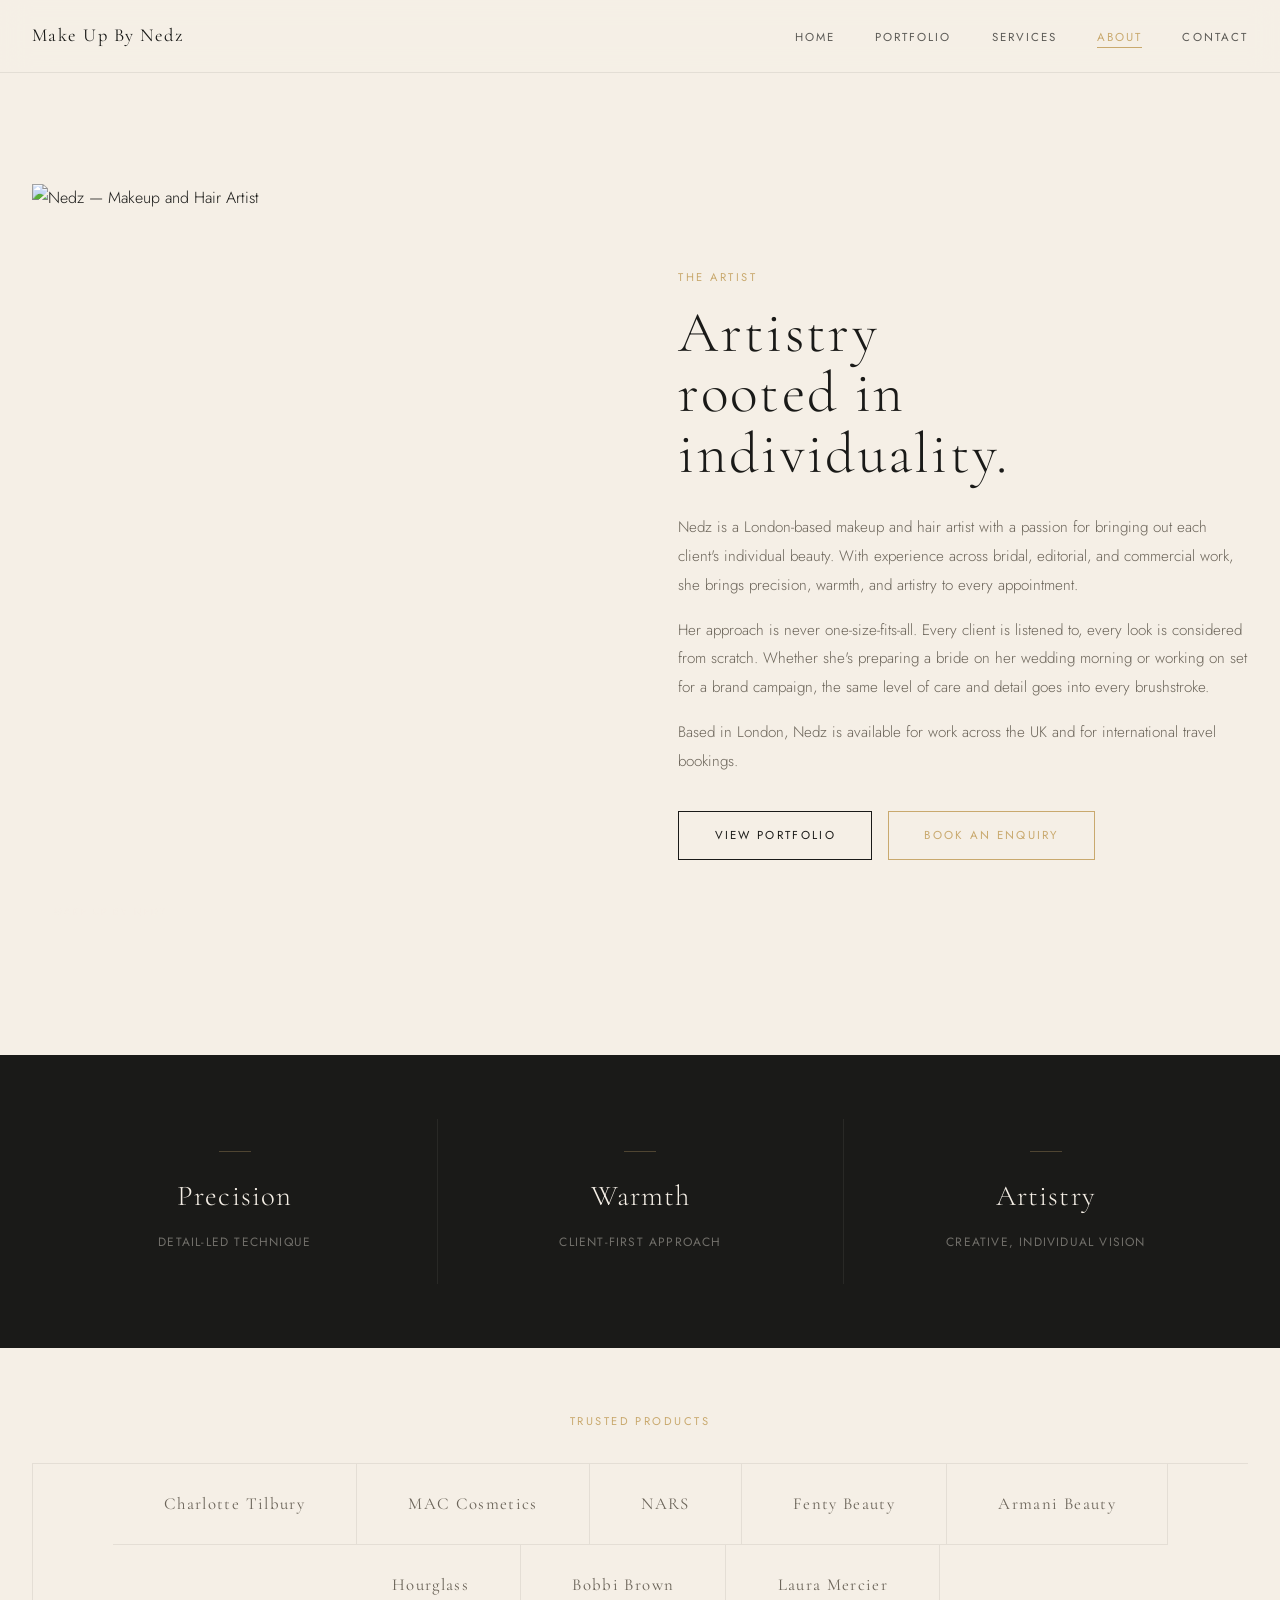
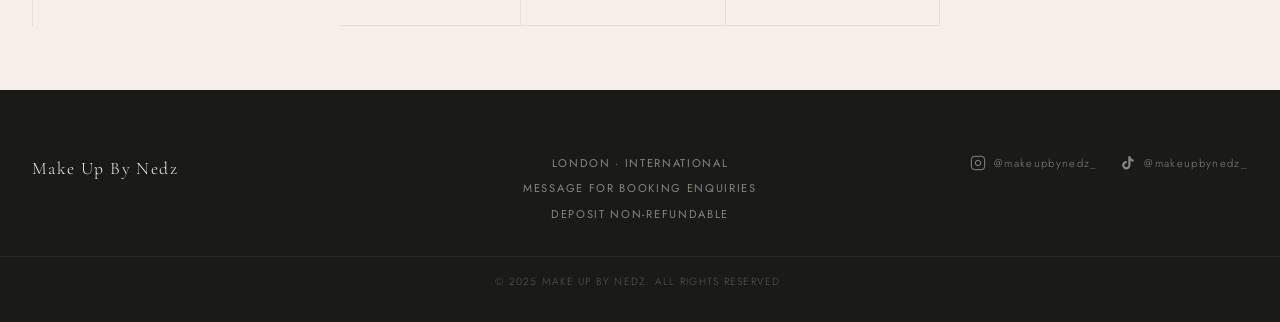
==== about.html @ 095a4f02 "Initial build: Make Up By Nedz multi-page website 5-page static site (index, portfolio, services, ab" ====
<!DOCTYPE html>
<html lang="en">
<head>
  <meta charset="UTF-8" />
  <meta name="viewport" content="width=device-width, initial-scale=1.0" />
  <title>About — Make Up By Nedz</title>
  <meta name="description" content="About Nedz — London-based makeup and hair artist with experience in bridal, editorial, and commercial work. Available internationally." />
  <link rel="stylesheet" href="css/style.css" />
  <style>
    body { background: var(--ivory); }

    /* ── Split Layout ──────────────────────────────────── */
    .about-split {
      display: grid;
      grid-template-columns: 1fr 1fr;
      gap: clamp(2.5rem, 6vw, 7rem);
      align-items: center;
      padding: var(--space-xl) 0;
    }
    .about-img {
      aspect-ratio: 3/4;
      overflow: hidden;
      position: relative;
    }
    .about-img img {
      height: 100%;
      object-position: center 15%;
    }
    .about-img-caption {
      position: absolute;
      bottom: 1.4rem;
      left: 1.4rem;
      font-size: 0.62rem;
      letter-spacing: 0.2em;
      text-transform: uppercase;
      color: rgba(245,239,230,0.55);
      font-weight: 400;
    }
    .about-text .eyebrow { margin-bottom: 1rem; display: block; }
    .about-text h1 {
      font-size: clamp(2.6rem, 4.5vw, 4rem);
      margin-bottom: 1.8rem;
      line-height: 1.05;
    }
    .about-text p {
      font-size: 0.95rem;
      color: var(--text-muted);
      line-height: 1.9;
      margin-bottom: 1rem;
    }
    .about-text .cta-row {
      margin-top: 2.2rem;
      display: flex;
      gap: 1rem;
      flex-wrap: wrap;
    }

    /* ── Values Strip ──────────────────────────────────── */
    .values-strip {
      background: var(--charcoal);
      padding: 4rem 0;
    }
    .values-inner {
      display: grid;
      grid-template-columns: repeat(3, 1fr);
      gap: 0;
    }
    .value-item {
      padding: 2rem 3rem;
      text-align: center;
      border-left: 1px solid rgba(245,239,230,0.07);
    }
    .value-item:first-child { border-left: none; }
    .value-item hr {
      border: none;
      border-top: 1px solid rgba(201,169,110,0.3);
      width: 32px;
      margin: 0 auto 1.2rem;
    }
    .value-item h3 {
      font-family: var(--serif);
      font-size: 1.8rem;
      font-weight: 300;
      color: var(--ivory);
      letter-spacing: 0.04em;
      margin-bottom: 0.7rem;
    }
    .value-item p {
      font-size: 0.75rem;
      color: rgba(245,239,230,0.4);
      letter-spacing: 0.1em;
      text-transform: uppercase;
      font-weight: 400;
    }

    /* ── Brands ────────────────────────────────────────── */
    .brands-section {
      padding: var(--space-lg) 0;
      background: var(--ivory);
    }
    .brands-inner {
      text-align: center;
    }
    .brands-inner .eyebrow {
      margin-bottom: 2rem;
      display: block;
    }
    .brands-list {
      display: flex;
      flex-wrap: wrap;
      gap: 0;
      justify-content: center;
      border-top: 1px solid rgba(26,26,24,0.08);
      border-left: 1px solid rgba(26,26,24,0.08);
    }
    .brand-item {
      padding: 1.6rem 3.2rem;
      border-right: 1px solid rgba(26,26,24,0.08);
      border-bottom: 1px solid rgba(26,26,24,0.08);
      font-family: var(--serif);
      font-size: 1.05rem;
      font-weight: 400;
      letter-spacing: 0.08em;
      color: var(--text-muted);
      transition: color var(--transition);
    }
    .brand-item:hover { color: var(--charcoal); }

    @media (max-width: 768px) {
      .about-split { grid-template-columns: 1fr; padding: var(--space-lg) 0; }
      .about-img { aspect-ratio: 4/3; }
      .values-inner { grid-template-columns: 1fr; }
      .value-item { border-left: none; border-top: 1px solid rgba(245,239,230,0.07); }
      .value-item:first-child { border-top: none; }
      .brand-item { padding: 1.2rem 2rem; }
    }
  </style>
</head>
<body>

  <nav class="site-nav" aria-label="Main navigation">
    <a href="index.html" class="nav-logo">Make Up By Nedz</a>
    <ul class="nav-links" role="list">
      <li><a href="index.html">Home</a></li>
      <li><a href="portfolio.html">Portfolio</a></li>
      <li><a href="services.html">Services</a></li>
      <li><a href="about.html">About</a></li>
      <li><a href="contact.html">Contact</a></li>
    </ul>
    <button class="nav-hamburger" aria-label="Open menu">
      <span></span><span></span><span></span>
    </button>
  </nav>
  <div class="nav-overlay">
    <a href="index.html">Home</a>
    <a href="portfolio.html">Portfolio</a>
    <a href="services.html">Services</a>
    <a href="about.html">About</a>
    <a href="contact.html">Contact</a>
  </div>

  <main>

    <div style="height: var(--nav-h);"></div>

    <!-- ── About Split ─────────────────────────────────────── -->
    <section class="section-wrap">
      <div class="about-split">
        <div class="about-img fade-in">
          <img
            src="https://images.unsplash.com/photo-1562322140-8baeececf3df?w=900&q=85&auto=format&fit=crop"
            alt="Nedz — Makeup and Hair Artist"
            loading="lazy"
          />
          <span class="about-img-caption">Make Up By Nedz</span>
        </div>
        <div class="about-text">
          <span class="eyebrow fade-up">The Artist</span>
          <h1 class="display fade-up" data-delay="80">
            Artistry<br/>rooted in<br/>individuality.
          </h1>
          <p class="fade-up" data-delay="160">
            Nedz is a London-based makeup and hair artist with a passion for bringing out each client's individual beauty. With experience across bridal, editorial, and commercial work, she brings precision, warmth, and artistry to every appointment.
          </p>
          <p class="fade-up" data-delay="220">
            Her approach is never one-size-fits-all. Every client is listened to, every look is considered from scratch. Whether she's preparing a bride on her wedding morning or working on set for a brand campaign, the same level of care and detail goes into every brushstroke.
          </p>
          <p class="fade-up" data-delay="280">
            Based in London, Nedz is available for work across the UK and for international travel bookings.
          </p>
          <div class="cta-row fade-up" data-delay="340">
            <a href="portfolio.html" class="btn btn-outline-dark">View Portfolio</a>
            <a href="contact.html" class="btn btn-outline-gold">Book an Enquiry</a>
          </div>
        </div>
      </div>
    </section>

    <!-- ── Values ─────────────────────────────────────────── -->
    <section class="values-strip" aria-label="Values">
      <div class="section-wrap">
        <div class="values-inner">
          <div class="value-item fade-up">
            <hr/>
            <h3>Precision</h3>
            <p>Detail-led technique</p>
          </div>
          <div class="value-item fade-up" data-delay="120">
            <hr/>
            <h3>Warmth</h3>
            <p>Client-first approach</p>
          </div>
          <div class="value-item fade-up" data-delay="240">
            <hr/>
            <h3>Artistry</h3>
            <p>Creative, individual vision</p>
          </div>
        </div>
      </div>
    </section>

    <!-- ── Brands ─────────────────────────────────────────── -->
    <section class="brands-section">
      <div class="section-wrap">
        <div class="brands-inner">
          <span class="eyebrow fade-up">Trusted Products</span>
          <div class="brands-list fade-in" data-delay="100">
            <div class="brand-item">Charlotte Tilbury</div>
            <div class="brand-item">MAC Cosmetics</div>
            <div class="brand-item">NARS</div>
            <div class="brand-item">Fenty Beauty</div>
            <div class="brand-item">Armani Beauty</div>
            <div class="brand-item">Hourglass</div>
            <div class="brand-item">Bobbi Brown</div>
            <div class="brand-item">Laura Mercier</div>
          </div>
        </div>
      </div>
    </section>

  </main>

  <footer class="site-footer">
    <div class="footer-inner">
      <div class="footer-logo">Make Up By Nedz</div>
      <div class="footer-center">
        <p>London · International</p>
        <p>Message for booking enquiries</p>
        <p>Deposit non-refundable</p>
      </div>
      <div class="footer-socials">
        <a href="https://instagram.com/makeupbynedz_" target="_blank" rel="noopener">
          <svg viewBox="0 0 24 24" fill="none" stroke="currentColor" stroke-width="1.5"><rect x="2" y="2" width="20" height="20" rx="5" ry="5"/><path d="M16 11.37A4 4 0 1 1 12.63 8 4 4 0 0 1 16 11.37z"/><line x1="17.5" y1="6.5" x2="17.51" y2="6.5"/></svg>
          @makeupbynedz_
        </a>
        <a href="https://tiktok.com/@makeupbynedz_" target="_blank" rel="noopener">
          <svg viewBox="0 0 24 24" fill="currentColor"><path d="M19.59 6.69a4.83 4.83 0 01-3.77-4.25V2h-3.45v13.67a2.89 2.89 0 01-2.88 2.5 2.89 2.89 0 01-2.89-2.89 2.89 2.89 0 012.89-2.89c.28 0 .54.04.79.1V9.01a6.33 6.33 0 00-.79-.05 6.34 6.34 0 00-6.34 6.34 6.34 6.34 0 006.34 6.34 6.34 6.34 0 006.33-6.34V8.69a8.18 8.18 0 004.79 1.53V6.77a4.85 4.85 0 01-1.02-.08z"/></svg>
          @makeupbynedz_
        </a>
      </div>
    </div>
    <div class="footer-bottom">© 2025 Make Up By Nedz. All rights reserved.</div>
  </footer>

  <script src="js/main.js"></script>
</body>
</html>
---- css/style.css ----
/* ============================================================
   MAKE UP BY NEDZ — Global Stylesheet
   ============================================================ */

@import url('https://fonts.googleapis.com/css2?family=Cormorant+Garamond:ital,wght@0,300;0,400;0,500;0,600;1,300;1,400&family=Jost:wght@300;400;500&display=swap');

/* ── Custom Properties ─────────────────────────────────── */
:root {
  --ivory:      #F5EFE6;
  --ivory-mid:  #EDE5D8;
  --charcoal:   #1A1A18;
  --charcoal-2: #2A2A27;
  --gold:       #C9A96E;
  --gold-light: #D9BC8A;
  --white:      #FFFFFF;
  --text-main:  #1A1A18;
  --text-muted: #6B6459;

  --serif:  'Cormorant Garamond', Georgia, serif;
  --sans:   'Jost', 'Helvetica Neue', sans-serif;

  --space-xs:  0.5rem;
  --space-sm:  1rem;
  --space-md:  2rem;
  --space-lg:  4rem;
  --space-xl:  7rem;

  --nav-h: 72px;
  --transition: 0.35s cubic-bezier(0.25, 0.46, 0.45, 0.94);
}

/* ── Reset ──────────────────────────────────────────────── */
*, *::before, *::after { box-sizing: border-box; margin: 0; padding: 0; }
html { scroll-behavior: smooth; }
body {
  background-color: var(--ivory);
  color: var(--text-main);
  font-family: var(--sans);
  font-weight: 300;
  font-size: 1rem;
  line-height: 1.7;
  -webkit-font-smoothing: antialiased;
}
img { display: block; width: 100%; height: 100%; object-fit: cover; }
a { color: inherit; text-decoration: none; }
ul { list-style: none; }

/* ── Typography Helpers ─────────────────────────────────── */
.display {
  font-family: var(--serif);
  font-weight: 300;
  letter-spacing: 0.04em;
  line-height: 1.1;
}
.eyebrow {
  font-family: var(--sans);
  font-size: 0.7rem;
  font-weight: 400;
  letter-spacing: 0.22em;
  text-transform: uppercase;
  color: var(--gold);
}
.body-text {
  font-family: var(--sans);
  font-weight: 300;
  font-size: 0.95rem;
  color: var(--text-muted);
  line-height: 1.8;
}

/* ── Scroll Animations ──────────────────────────────────── */
.fade-up {
  opacity: 0;
  transform: translateY(28px);
  transition: opacity 0.8s ease, transform 0.8s ease;
}
.fade-up.visible {
  opacity: 1;
  transform: translateY(0);
}
.fade-in {
  opacity: 0;
  transition: opacity 0.9s ease;
}
.fade-in.visible { opacity: 1; }

/* ── Navigation ─────────────────────────────────────────── */
.site-nav {
  position: fixed;
  top: 0; left: 0; right: 0;
  z-index: 100;
  height: var(--nav-h);
  display: flex;
  align-items: center;
  justify-content: space-between;
  padding: 0 var(--space-md);
  transition: background var(--transition), backdrop-filter var(--transition), box-shadow var(--transition);
}
.site-nav.scrolled {
  background: rgba(26, 26, 24, 0.88);
  backdrop-filter: blur(14px);
  -webkit-backdrop-filter: blur(14px);
  box-shadow: 0 1px 0 rgba(201, 169, 110, 0.15);
}
.site-nav.on-light {
  background: rgba(245, 239, 230, 0.88);
  backdrop-filter: blur(14px);
  -webkit-backdrop-filter: blur(14px);
  box-shadow: 0 1px 0 rgba(26,26,24,0.08);
}
.nav-logo {
  font-family: var(--serif);
  font-size: 1.15rem;
  font-weight: 400;
  letter-spacing: 0.08em;
  color: var(--white);
  transition: color var(--transition);
  white-space: nowrap;
}
.site-nav.on-light .nav-logo { color: var(--charcoal); }
.nav-links {
  display: flex;
  gap: 2.5rem;
  align-items: center;
}
.nav-links a {
  font-family: var(--sans);
  font-size: 0.72rem;
  font-weight: 400;
  letter-spacing: 0.18em;
  text-transform: uppercase;
  color: rgba(255,255,255,0.82);
  position: relative;
  padding-bottom: 3px;
  transition: color var(--transition);
}
.site-nav.on-light .nav-links a { color: rgba(26,26,24,0.7); }
.nav-links a::after {
  content: '';
  position: absolute;
  bottom: 0; left: 0;
  width: 0; height: 1px;
  background: var(--gold);
  transition: width var(--transition);
}
.nav-links a:hover::after,
.nav-links a.active::after { width: 100%; }
.nav-links a:hover { color: var(--white); }
.site-nav.on-light .nav-links a:hover { color: var(--charcoal); }
.nav-links a.active { color: var(--gold); }
.site-nav.on-light .nav-links a.active { color: var(--gold); }

/* Hamburger */
.nav-hamburger {
  display: none;
  flex-direction: column;
  gap: 5px;
  cursor: pointer;
  padding: 4px;
  background: none;
  border: none;
  z-index: 200;
}
.nav-hamburger span {
  display: block;
  width: 26px;
  height: 1px;
  background: var(--white);
  transition: var(--transition);
}
.site-nav.on-light .nav-hamburger span { background: var(--charcoal); }
.nav-hamburger.open span:nth-child(1) { transform: translateY(6px) rotate(45deg); }
.nav-hamburger.open span:nth-child(2) { opacity: 0; }
.nav-hamburger.open span:nth-child(3) { transform: translateY(-6px) rotate(-45deg); }

/* Mobile overlay */
.nav-overlay {
  position: fixed;
  inset: 0;
  background: var(--charcoal);
  z-index: 150;
  display: flex;
  flex-direction: column;
  align-items: center;
  justify-content: center;
  gap: 2.8rem;
  opacity: 0;
  pointer-events: none;
  transition: opacity 0.4s ease;
}
.nav-overlay.open { opacity: 1; pointer-events: all; }
.nav-overlay a {
  font-family: var(--serif);
  font-size: 2.8rem;
  font-weight: 300;
  color: var(--ivory);
  letter-spacing: 0.06em;
  transition: color var(--transition);
}
.nav-overlay a:hover,
.nav-overlay a.active { color: var(--gold); }

/* ── Buttons ────────────────────────────────────────────── */
.btn {
  display: inline-block;
  font-family: var(--sans);
  font-size: 0.72rem;
  font-weight: 400;
  letter-spacing: 0.2em;
  text-transform: uppercase;
  padding: 0.85rem 2.2rem;
  border: 1px solid currentColor;
  transition: background var(--transition), color var(--transition), border-color var(--transition);
  cursor: pointer;
}
.btn-outline-white {
  color: var(--white);
  border-color: rgba(255,255,255,0.6);
  background: transparent;
}
.btn-outline-white:hover {
  background: var(--gold);
  border-color: var(--gold);
  color: var(--charcoal);
}
.btn-outline-dark {
  color: var(--charcoal);
  border-color: var(--charcoal);
  background: transparent;
}
.btn-outline-dark:hover {
  background: var(--charcoal);
  color: var(--ivory);
}
.btn-outline-gold {
  color: var(--gold);
  border-color: var(--gold);
  background: transparent;
}
.btn-outline-gold:hover {
  background: var(--gold);
  color: var(--charcoal);
}

/* ── Section Wrapper ────────────────────────────────────── */
.section-wrap {
  max-width: 1280px;
  margin: 0 auto;
  padding: 0 var(--space-md);
}
.section-pad {
  padding: var(--space-xl) 0;
}
.section-pad-sm {
  padding: var(--space-lg) 0;
}

/* ── Horizontal Rule Accent ─────────────────────────────── */
.rule-gold {
  border: none;
  border-top: 1px solid var(--gold);
  opacity: 0.4;
  margin: var(--space-md) 0;
}
.rule-dark {
  border: none;
  border-top: 1px solid var(--charcoal);
  opacity: 0.12;
  margin: var(--space-md) 0;
}

/* ── Callout Box ────────────────────────────────────────── */
.callout-gold {
  background: var(--ivory);
  border: 1px solid var(--gold);
  padding: var(--space-md) 2.5rem;
  position: relative;
}
.callout-gold::before {
  content: '';
  position: absolute;
  top: 5px; left: 5px; right: -5px; bottom: -5px;
  border: 1px solid rgba(201,169,110,0.2);
  pointer-events: none;
}
.callout-gold p {
  font-family: var(--serif);
  font-size: 1.05rem;
  font-weight: 300;
  line-height: 1.8;
  color: var(--text-main);
}
.callout-gold strong {
  font-weight: 500;
  color: var(--charcoal);
}

/* ── Page Header (inner pages) ──────────────────────────── */
.page-header {
  padding-top: calc(var(--nav-h) + var(--space-lg));
  padding-bottom: var(--space-lg);
  text-align: center;
  background: var(--ivory);
}
.page-header h1 {
  font-size: clamp(3rem, 7vw, 6rem);
}
.page-header .subtitle {
  margin-top: var(--space-sm);
  font-size: 0.78rem;
  letter-spacing: 0.2em;
  text-transform: uppercase;
  color: var(--text-muted);
  font-weight: 400;
}

/* ── Footer ─────────────────────────────────────────────── */
.site-footer {
  background: var(--charcoal);
  color: var(--ivory);
  padding: var(--space-lg) 0 var(--space-md);
}
.footer-inner {
  max-width: 1280px;
  margin: 0 auto;
  padding: 0 var(--space-md);
  display: grid;
  grid-template-columns: 1fr auto 1fr;
  gap: var(--space-md);
  align-items: start;
}
.footer-logo {
  font-family: var(--serif);
  font-size: 1.1rem;
  font-weight: 300;
  letter-spacing: 0.08em;
  color: var(--ivory);
}
.footer-center {
  text-align: center;
  display: flex;
  flex-direction: column;
  gap: 0.4rem;
}
.footer-center p {
  font-size: 0.7rem;
  letter-spacing: 0.15em;
  text-transform: uppercase;
  color: rgba(245,239,230,0.5);
  font-weight: 400;
}
.footer-socials {
  display: flex;
  gap: 1.4rem;
  justify-content: flex-end;
  align-items: center;
}
.footer-socials a {
  display: flex;
  align-items: center;
  gap: 0.5rem;
  font-size: 0.7rem;
  letter-spacing: 0.12em;
  color: rgba(245,239,230,0.5);
  transition: color var(--transition);
}
.footer-socials a:hover { color: var(--gold); }
.footer-socials svg { width: 16px; height: 16px; flex-shrink: 0; }
.footer-bottom {
  max-width: 1280px;
  margin: var(--space-md) auto 0;
  padding: var(--space-sm) var(--space-md) 0;
  border-top: 1px solid rgba(245,239,230,0.08);
  text-align: center;
  font-size: 0.65rem;
  letter-spacing: 0.12em;
  text-transform: uppercase;
  color: rgba(245,239,230,0.3);
}

/* ── Info Strip ─────────────────────────────────────────── */
.info-strip {
  background: var(--charcoal);
  color: var(--ivory);
  padding: 1.1rem var(--space-md);
  text-align: center;
  font-size: 0.7rem;
  font-weight: 400;
  letter-spacing: 0.2em;
  text-transform: uppercase;
}
.info-strip span { color: var(--gold); margin: 0 0.8rem; }

/* ── Responsive ─────────────────────────────────────────── */
@media (max-width: 768px) {
  :root { --space-xl: 4rem; --space-lg: 2.5rem; }
  .nav-links { display: none; }
  .nav-hamburger { display: flex; }
  .footer-inner {
    grid-template-columns: 1fr;
    text-align: center;
  }
  .footer-socials { justify-content: center; }
  .footer-center { order: -1; }
}
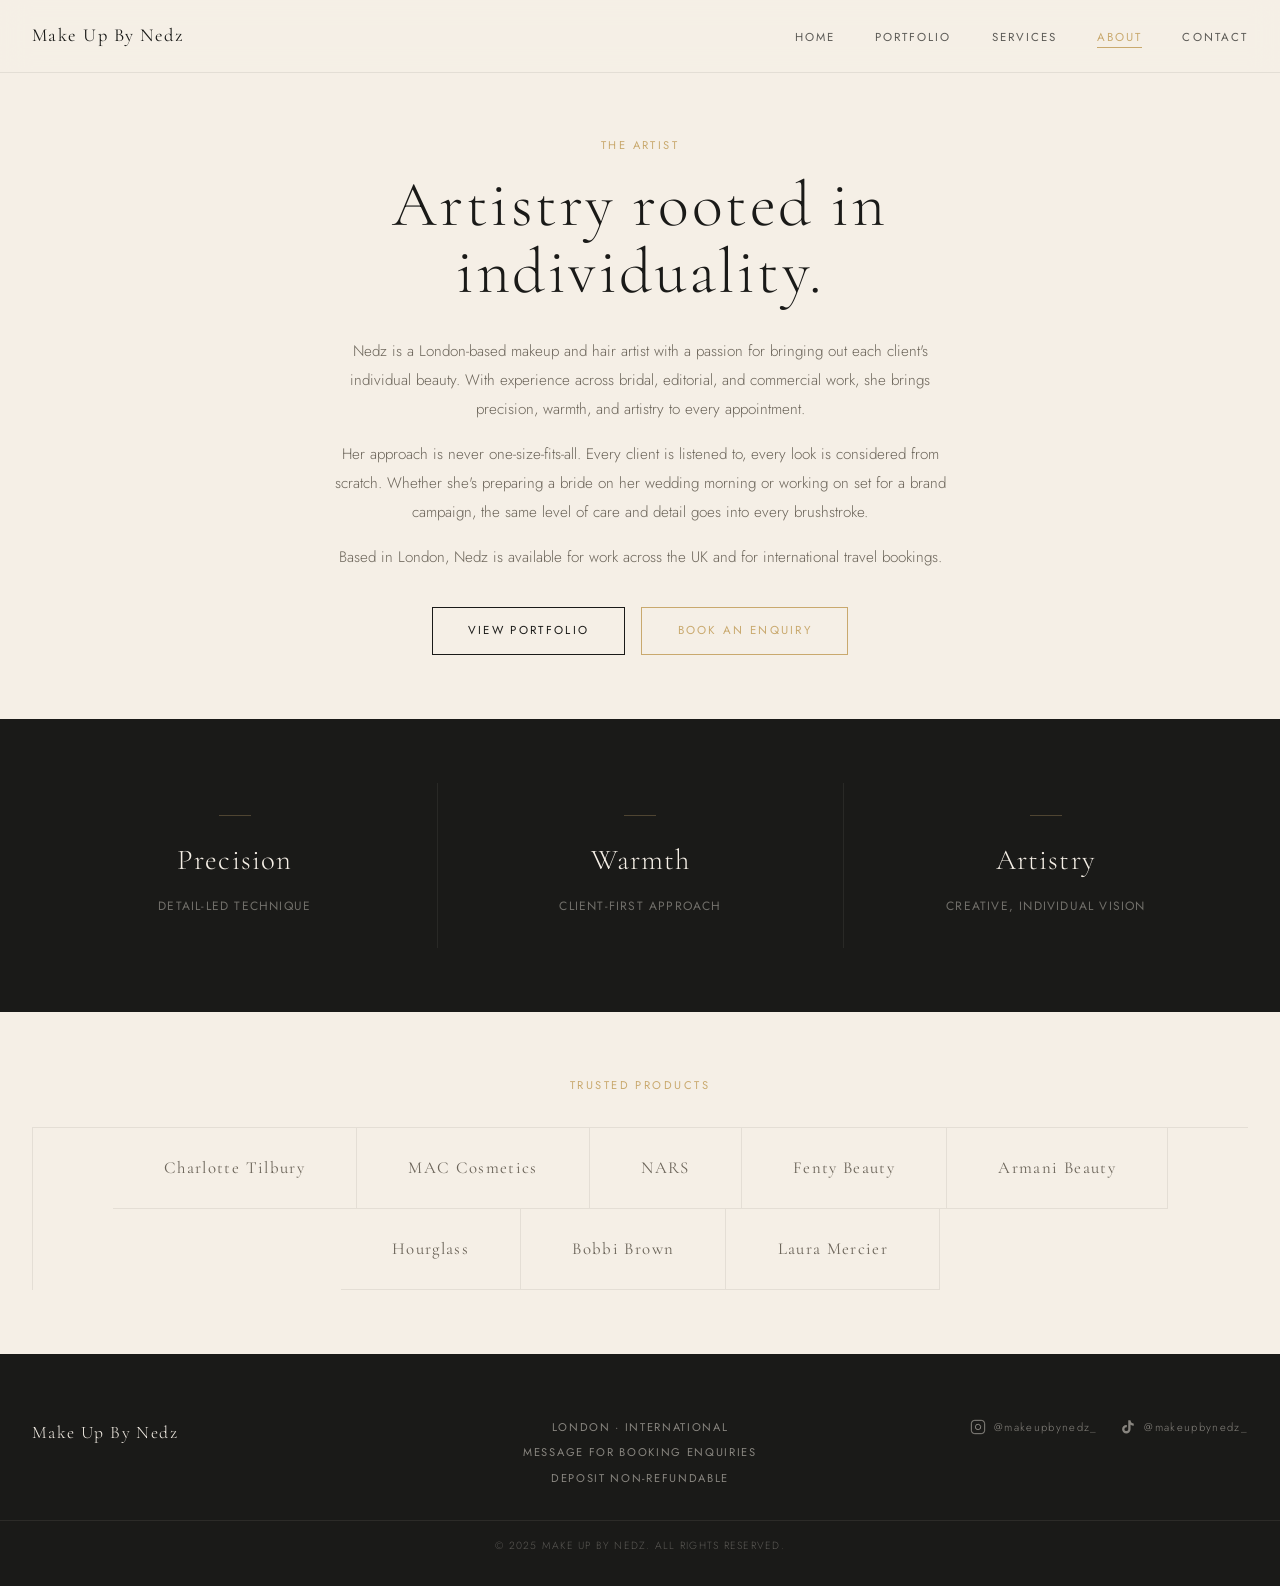
==== commit 1ce15e84: "Remove images from services and about pages, centre all content" ====
--- a/about.html
+++ b/about.html
@@ -9,53 +9,34 @@
   <style>
     body { background: var(--ivory); }
 
-    /* ── Split Layout ──────────────────────────────────── */
-    .about-split {
-      display: grid;
-      grid-template-columns: 1fr 1fr;
-      gap: clamp(2.5rem, 6vw, 7rem);
-      align-items: center;
-      padding: var(--space-xl) 0;
-    }
-    .about-img {
-      aspect-ratio: 3/4;
-      overflow: hidden;
-      position: relative;
-    }
-    .about-img img {
-      height: 100%;
-      object-position: center 15%;
-    }
-    .about-img-caption {
-      position: absolute;
-      bottom: 1.4rem;
-      left: 1.4rem;
-      font-size: 0.62rem;
-      letter-spacing: 0.2em;
-      text-transform: uppercase;
-      color: rgba(245,239,230,0.55);
-      font-weight: 400;
-    }
-    .about-text .eyebrow { margin-bottom: 1rem; display: block; }
-    .about-text h1 {
-      font-size: clamp(2.6rem, 4.5vw, 4rem);
-      margin-bottom: 1.8rem;
+    /* ── About Bio ───────────────────────────────────────── */
+    .about-bio {
+      max-width: 680px;
+      margin: 0 auto;
+      padding: var(--space-lg) var(--space-md);
+      text-align: center;
+    }
+    .about-bio .eyebrow { display: block; margin-bottom: 1rem; }
+    .about-bio h1 {
+      font-size: clamp(2.4rem, 6vw, 4rem);
+      margin-bottom: 2rem;
       line-height: 1.05;
     }
-    .about-text p {
+    .about-bio p {
       font-size: 0.95rem;
       color: var(--text-muted);
       line-height: 1.9;
       margin-bottom: 1rem;
     }
-    .about-text .cta-row {
+    .about-bio .cta-row {
       margin-top: 2.2rem;
       display: flex;
       gap: 1rem;
+      justify-content: center;
       flex-wrap: wrap;
     }
 
-    /* ── Values Strip ──────────────────────────────────── */
+    /* ── Values Strip ────────────────────────────────────── */
     .values-strip {
       background: var(--charcoal);
       padding: 4rem 0;
@@ -63,7 +44,6 @@
     .values-inner {
       display: grid;
       grid-template-columns: repeat(3, 1fr);
-      gap: 0;
     }
     .value-item {
       padding: 2rem 3rem;
@@ -93,18 +73,13 @@
       font-weight: 400;
     }
 
-    /* ── Brands ────────────────────────────────────────── */
+    /* ── Brands ──────────────────────────────────────────── */
     .brands-section {
       padding: var(--space-lg) 0;
       background: var(--ivory);
     }
-    .brands-inner {
-      text-align: center;
-    }
-    .brands-inner .eyebrow {
-      margin-bottom: 2rem;
-      display: block;
-    }
+    .brands-inner { text-align: center; }
+    .brands-inner .eyebrow { margin-bottom: 2rem; display: block; }
     .brands-list {
       display: flex;
       flex-wrap: wrap;
@@ -127,12 +102,11 @@
     .brand-item:hover { color: var(--charcoal); }
 
     @media (max-width: 768px) {
-      .about-split { grid-template-columns: 1fr; padding: var(--space-lg) 0; }
-      .about-img { aspect-ratio: 4/3; }
       .values-inner { grid-template-columns: 1fr; }
-      .value-item { border-left: none; border-top: 1px solid rgba(245,239,230,0.07); }
+      .value-item { border-left: none; border-top: 1px solid rgba(245,239,230,0.07); padding: 1.6rem 1.25rem; }
       .value-item:first-child { border-top: none; }
-      .brand-item { padding: 1.2rem 2rem; }
+      .brand-item { padding: 1rem 1.4rem; font-size: 0.9rem; }
+      .about-bio .cta-row { flex-direction: column; align-items: center; }
     }
   </style>
 </head>
@@ -163,40 +137,28 @@
 
     <div style="height: var(--nav-h);"></div>
 
-    <!-- ── About Split ─────────────────────────────────────── -->
-    <section class="section-wrap">
-      <div class="about-split">
-        <div class="about-img fade-in">
-          <img
-            src="https://images.unsplash.com/photo-1562322140-8baeececf3df?w=900&q=85&auto=format&fit=crop"
-            alt="Nedz — Makeup and Hair Artist"
-            loading="lazy"
-          />
-          <span class="about-img-caption">Make Up By Nedz</span>
+    <!-- Bio -->
+    <section>
+      <div class="about-bio">
+        <span class="eyebrow fade-up">The Artist</span>
+        <h1 class="display fade-up" data-delay="80">Artistry rooted in individuality.</h1>
+        <p class="fade-up" data-delay="160">
+          Nedz is a London-based makeup and hair artist with a passion for bringing out each client's individual beauty. With experience across bridal, editorial, and commercial work, she brings precision, warmth, and artistry to every appointment.
+        </p>
+        <p class="fade-up" data-delay="220">
+          Her approach is never one-size-fits-all. Every client is listened to, every look is considered from scratch. Whether she's preparing a bride on her wedding morning or working on set for a brand campaign, the same level of care and detail goes into every brushstroke.
+        </p>
+        <p class="fade-up" data-delay="280">
+          Based in London, Nedz is available for work across the UK and for international travel bookings.
+        </p>
+        <div class="cta-row fade-up" data-delay="340">
+          <a href="portfolio.html" class="btn btn-outline-dark">View Portfolio</a>
+          <a href="contact.html" class="btn btn-outline-gold">Book an Enquiry</a>
         </div>
-        <div class="about-text">
-          <span class="eyebrow fade-up">The Artist</span>
-          <h1 class="display fade-up" data-delay="80">
-            Artistry<br/>rooted in<br/>individuality.
-          </h1>
-          <p class="fade-up" data-delay="160">
-            Nedz is a London-based makeup and hair artist with a passion for bringing out each client's individual beauty. With experience across bridal, editorial, and commercial work, she brings precision, warmth, and artistry to every appointment.
-          </p>
-          <p class="fade-up" data-delay="220">
-            Her approach is never one-size-fits-all. Every client is listened to, every look is considered from scratch. Whether she's preparing a bride on her wedding morning or working on set for a brand campaign, the same level of care and detail goes into every brushstroke.
-          </p>
-          <p class="fade-up" data-delay="280">
-            Based in London, Nedz is available for work across the UK and for international travel bookings.
-          </p>
-          <div class="cta-row fade-up" data-delay="340">
-            <a href="portfolio.html" class="btn btn-outline-dark">View Portfolio</a>
-            <a href="contact.html" class="btn btn-outline-gold">Book an Enquiry</a>
-          </div>
-        </div>
       </div>
     </section>
 
-    <!-- ── Values ─────────────────────────────────────────── -->
+    <!-- Values -->
     <section class="values-strip" aria-label="Values">
       <div class="section-wrap">
         <div class="values-inner">
@@ -219,7 +181,7 @@
       </div>
     </section>
 
-    <!-- ── Brands ─────────────────────────────────────────── -->
+    <!-- Brands -->
     <section class="brands-section">
       <div class="section-wrap">
         <div class="brands-inner">
--- a/css/style.css
+++ b/css/style.css
@@ -393,13 +393,57 @@
 
 /* ── Responsive ─────────────────────────────────────────── */
 @media (max-width: 768px) {
-  :root { --space-xl: 4rem; --space-lg: 2.5rem; }
+  :root {
+    --space-xl: 3.5rem;
+    --space-lg: 2.5rem;
+    --space-md: 1.25rem;
+  }
   .nav-links { display: none; }
   .nav-hamburger { display: flex; }
+
+  /* Footer */
   .footer-inner {
     grid-template-columns: 1fr;
     text-align: center;
   }
-  .footer-socials { justify-content: center; }
+  .footer-socials { justify-content: center; flex-wrap: wrap; gap: 1rem; }
   .footer-center { order: -1; }
-}
+
+  /* Callout */
+  .callout-gold { padding: 1.4rem 1.2rem; }
+  .callout-gold::before { display: none; }
+
+  /* Info strip */
+  .info-strip {
+    letter-spacing: 0.1em;
+    font-size: 0.65rem;
+    line-height: 1.8;
+  }
+
+  /* Page header */
+  .page-header {
+    padding-top: calc(var(--nav-h) + 2rem);
+    padding-bottom: 2rem;
+    padding-left: 1.25rem;
+    padding-right: 1.25rem;
+  }
+  .page-header .subtitle {
+    letter-spacing: 0.1em;
+    font-size: 0.72rem;
+  }
+
+  /* Nav overlay font size */
+  .nav-overlay a { font-size: 2rem; }
+  .nav-overlay { gap: 2rem; }
+}
+
+@media (max-width: 480px) {
+  :root {
+    --space-xl: 3rem;
+    --space-lg: 2rem;
+    --space-md: 1rem;
+  }
+  .btn { padding: 0.8rem 1.6rem; font-size: 0.68rem; }
+  .info-strip { letter-spacing: 0.06em; }
+  .nav-overlay a { font-size: 1.7rem; }
+}
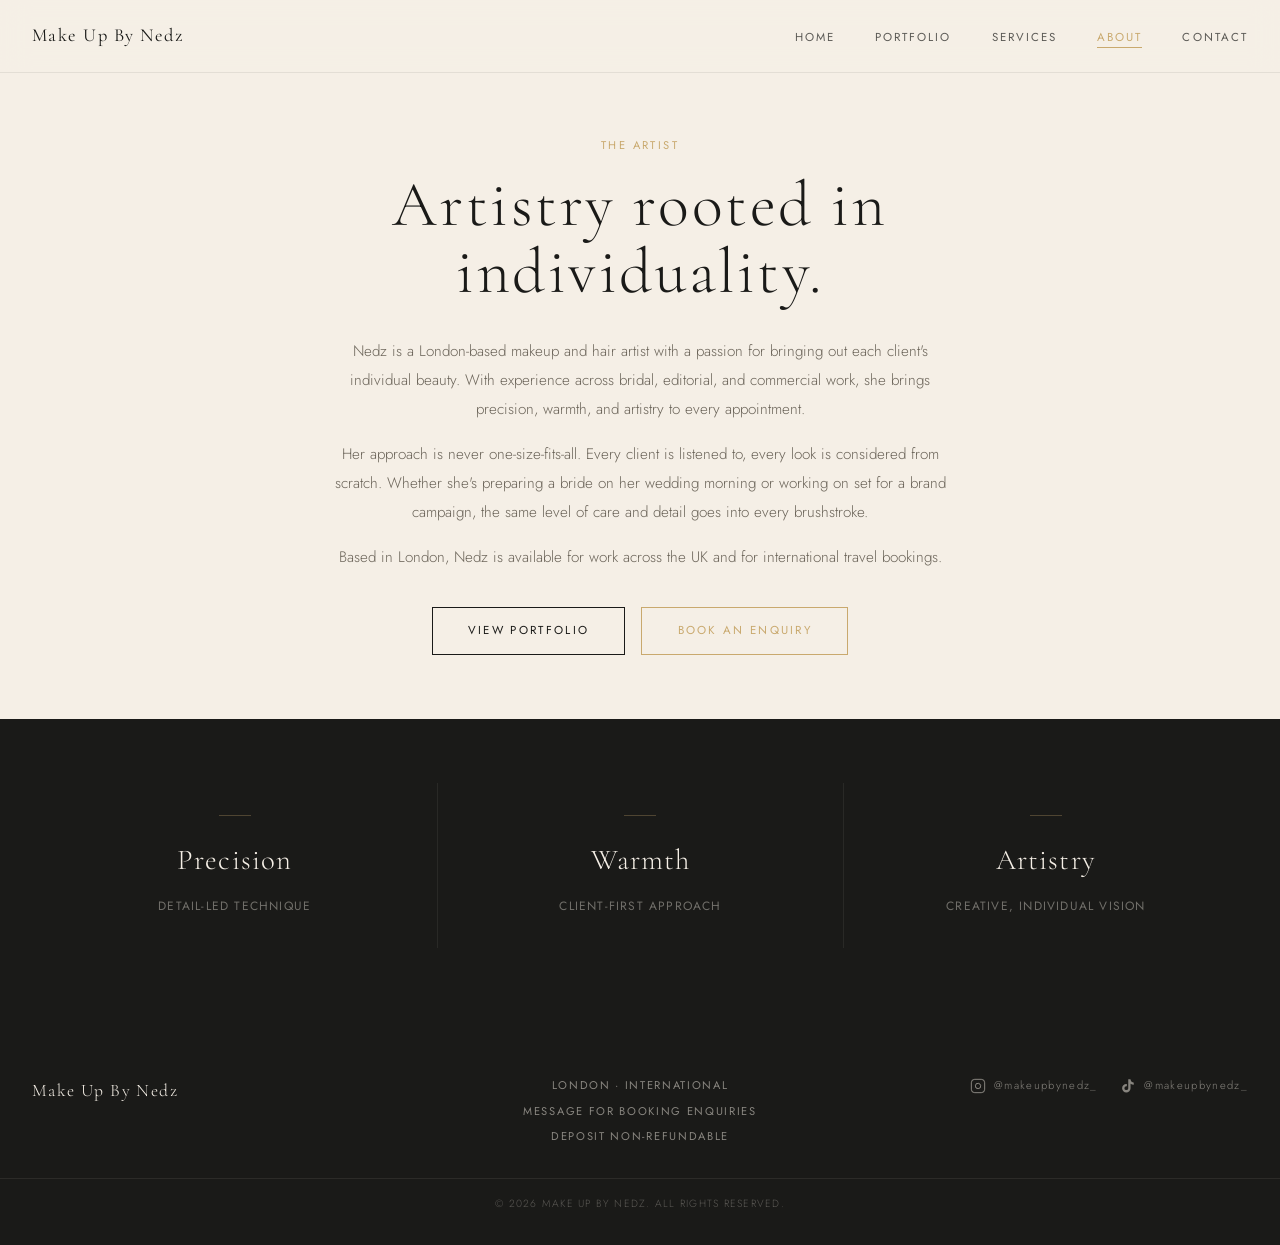
==== commit 03ec4515: "Remove trusted products from about page, update footer year to 2026" ====
--- a/about.html
+++ b/about.html
@@ -73,39 +73,10 @@
       font-weight: 400;
     }
 
-    /* ── Brands ──────────────────────────────────────────── */
-    .brands-section {
-      padding: var(--space-lg) 0;
-      background: var(--ivory);
-    }
-    .brands-inner { text-align: center; }
-    .brands-inner .eyebrow { margin-bottom: 2rem; display: block; }
-    .brands-list {
-      display: flex;
-      flex-wrap: wrap;
-      gap: 0;
-      justify-content: center;
-      border-top: 1px solid rgba(26,26,24,0.08);
-      border-left: 1px solid rgba(26,26,24,0.08);
-    }
-    .brand-item {
-      padding: 1.6rem 3.2rem;
-      border-right: 1px solid rgba(26,26,24,0.08);
-      border-bottom: 1px solid rgba(26,26,24,0.08);
-      font-family: var(--serif);
-      font-size: 1.05rem;
-      font-weight: 400;
-      letter-spacing: 0.08em;
-      color: var(--text-muted);
-      transition: color var(--transition);
-    }
-    .brand-item:hover { color: var(--charcoal); }
-
     @media (max-width: 768px) {
       .values-inner { grid-template-columns: 1fr; }
       .value-item { border-left: none; border-top: 1px solid rgba(245,239,230,0.07); padding: 1.6rem 1.25rem; }
       .value-item:first-child { border-top: none; }
-      .brand-item { padding: 1rem 1.4rem; font-size: 0.9rem; }
       .about-bio .cta-row { flex-direction: column; align-items: center; }
     }
   </style>
@@ -181,25 +152,6 @@
       </div>
     </section>
 
-    <!-- Brands -->
-    <section class="brands-section">
-      <div class="section-wrap">
-        <div class="brands-inner">
-          <span class="eyebrow fade-up">Trusted Products</span>
-          <div class="brands-list fade-in" data-delay="100">
-            <div class="brand-item">Charlotte Tilbury</div>
-            <div class="brand-item">MAC Cosmetics</div>
-            <div class="brand-item">NARS</div>
-            <div class="brand-item">Fenty Beauty</div>
-            <div class="brand-item">Armani Beauty</div>
-            <div class="brand-item">Hourglass</div>
-            <div class="brand-item">Bobbi Brown</div>
-            <div class="brand-item">Laura Mercier</div>
-          </div>
-        </div>
-      </div>
-    </section>
-
   </main>
 
   <footer class="site-footer">
@@ -221,7 +173,7 @@
         </a>
       </div>
     </div>
-    <div class="footer-bottom">© 2025 Make Up By Nedz. All rights reserved.</div>
+    <div class="footer-bottom">© 2026 Make Up By Nedz. All rights reserved.</div>
   </footer>
 
   <script src="js/main.js"></script>
